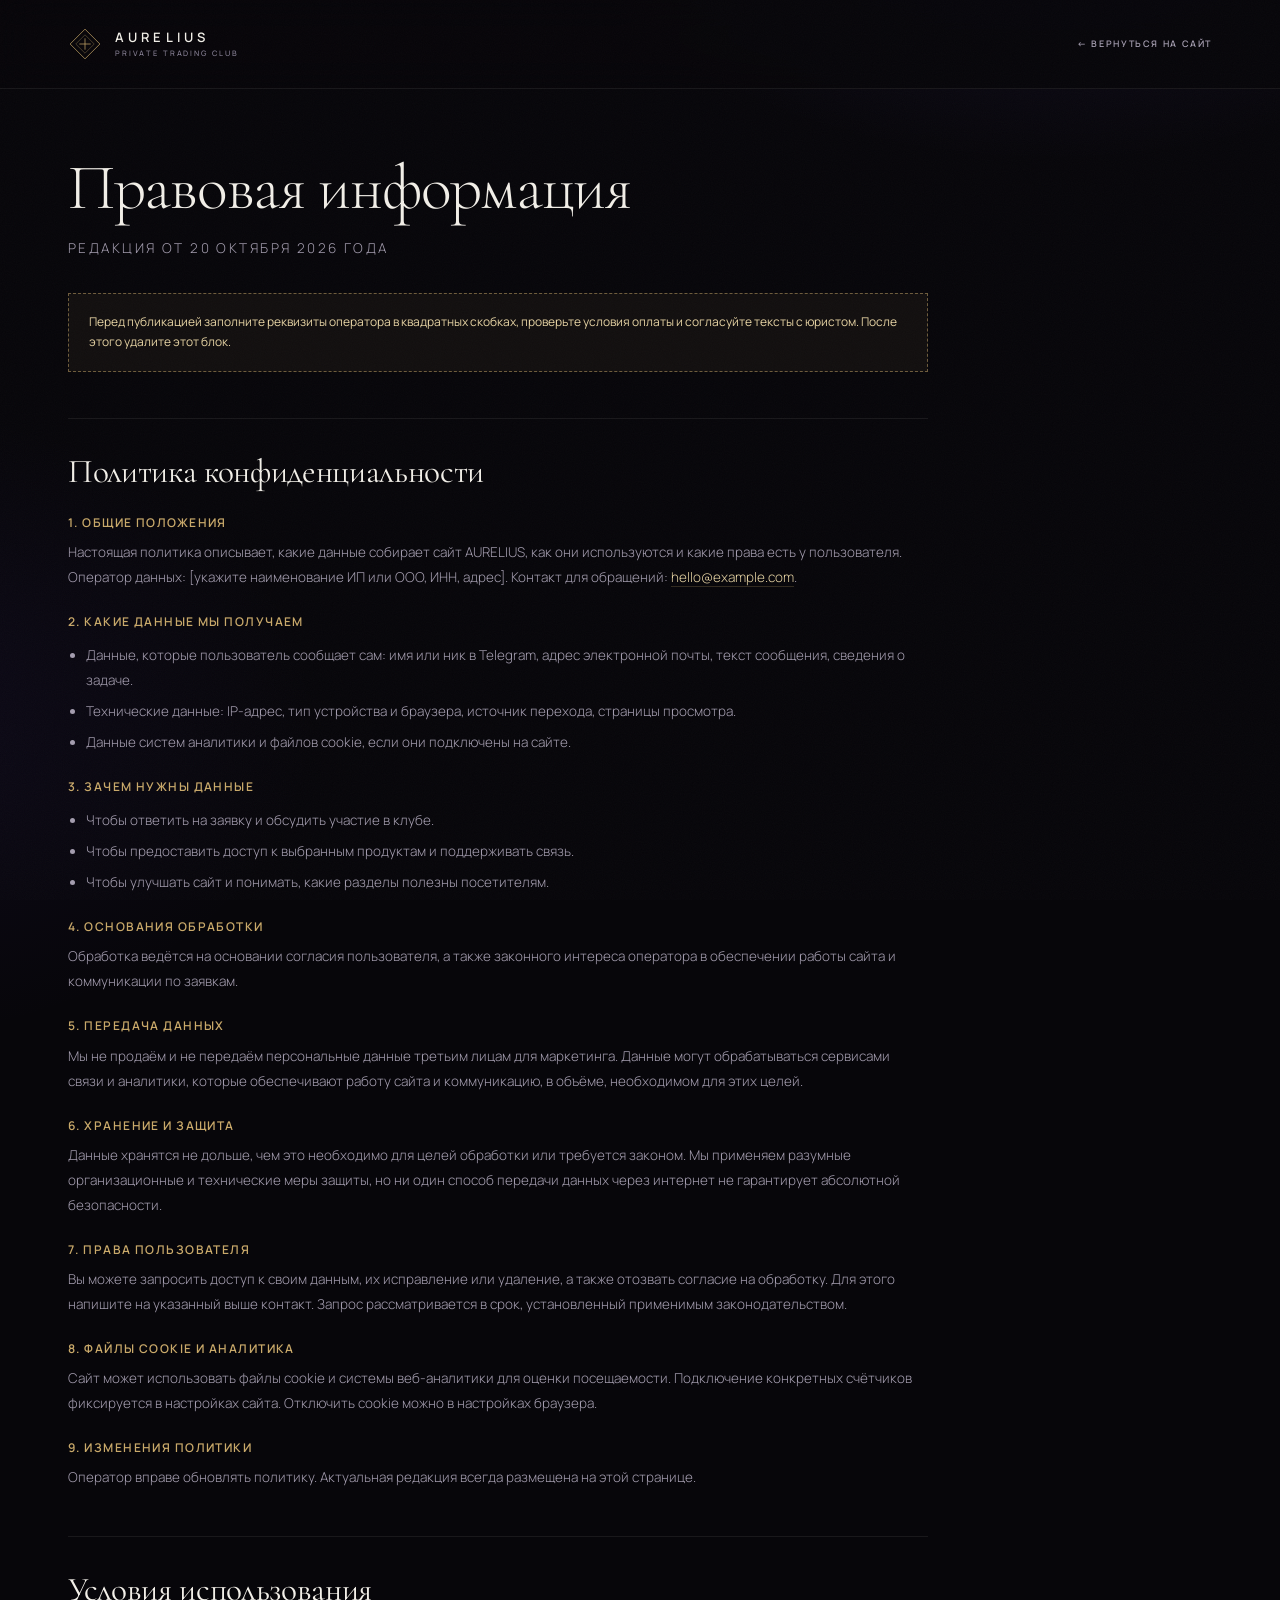
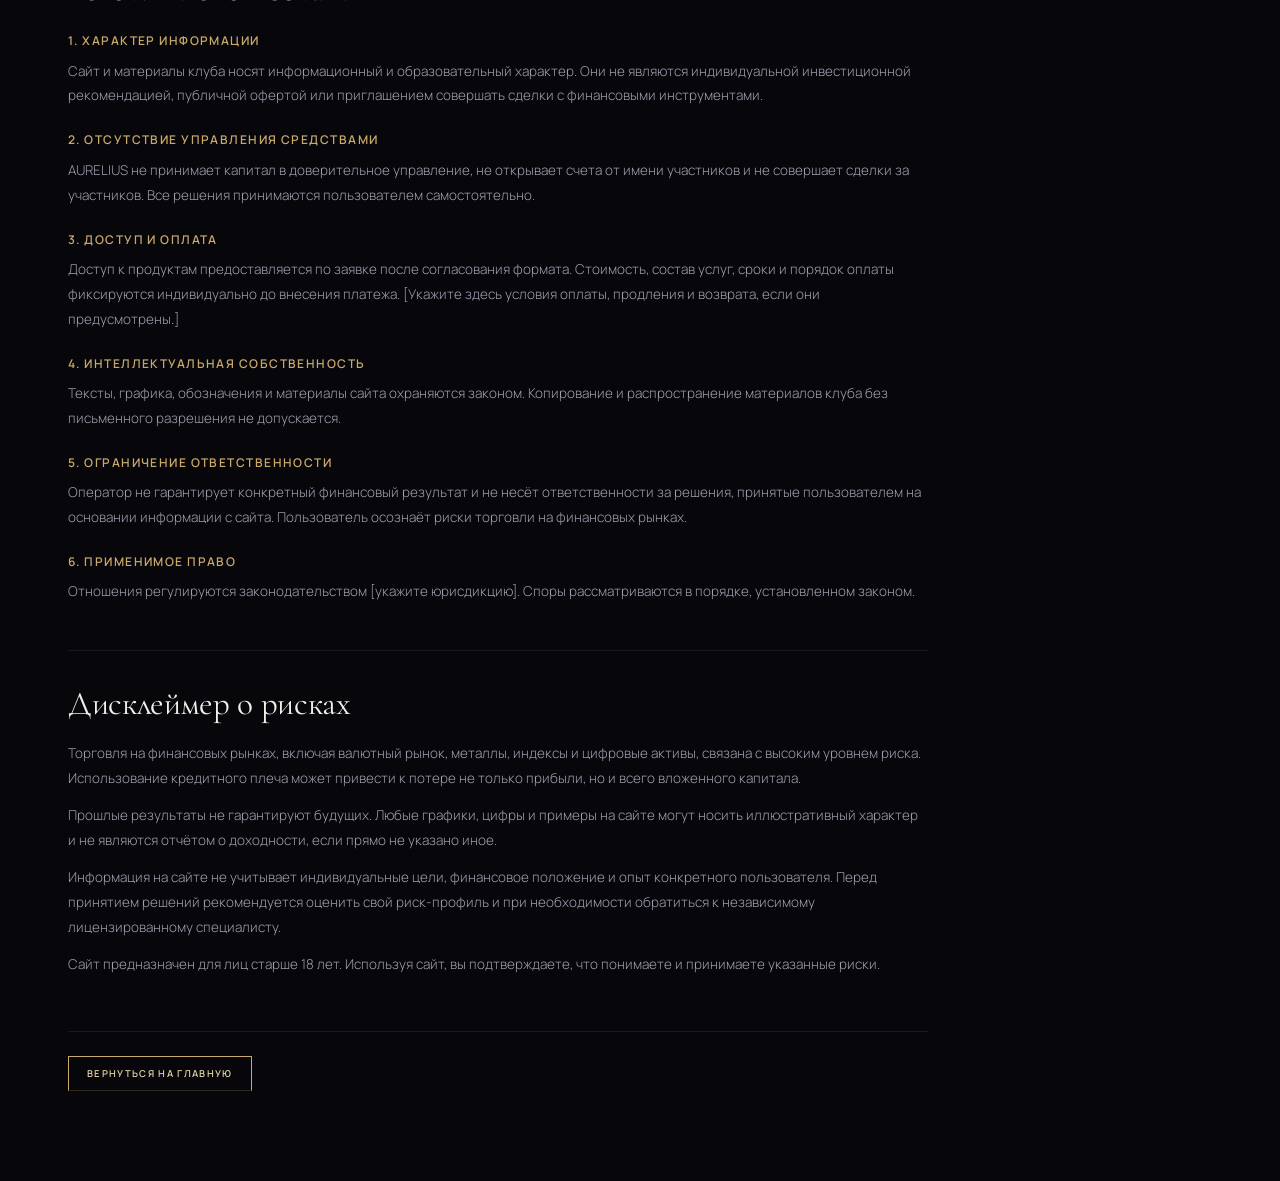
==== legal.html @ a2d9da68 "Initial AURELIUS landing page" ====
<!doctype html>
<html lang="ru">
<head>
  <meta charset="utf-8">
  <meta name="viewport" content="width=device-width, initial-scale=1">
  <title>Правовая информация — AURELIUS</title>
  <meta name="description" content="Политика конфиденциальности, условия использования и дисклеймер о рисках закрытого торгового клуба AURELIUS.">
  <meta name="robots" content="noindex, follow">
  <meta name="theme-color" content="#07060a">
  <link rel="icon" href="favicon.svg" type="image/svg+xml">
  <link rel="preconnect" href="https://fonts.googleapis.com">
  <link rel="preconnect" href="https://fonts.gstatic.com" crossorigin>
  <link href="https://fonts.googleapis.com/css2?family=Cormorant+Garamond:ital,wght@0,300;0,400;0,500;0,600;1,300;1,400;1,500&amp;family=Manrope:wght@300;400;500;600;700&amp;display=swap" rel="stylesheet">
  <link rel="stylesheet" href="css/styles.css">
</head>
<body>
  <div class="noise" aria-hidden="true"></div>

  <header class="legal-header">
    <div class="container header__inner">
      <a class="brand" href="index.html" aria-label="AURELIUS — на главную">
        <svg class="brand__mark" viewBox="0 0 48 48" fill="none" aria-hidden="true">
          <path d="M24 3 45 24 24 45 3 24 24 3Z" stroke="currentColor" stroke-width="1"/>
          <path d="M24 11 37 24 24 37 11 24 24 11Z" stroke="currentColor" stroke-width="1" opacity=".45"/>
          <path d="M24 16v16M16 24h16" stroke="currentColor" stroke-width="1"/>
        </svg>
        <span class="brand__text">
          <span class="brand__name">AURELIUS</span>
          <span class="brand__sub">Private Trading Club</span>
        </span>
      </a>
      <a class="legal-back" href="index.html">← Вернуться на сайт</a>
    </div>
  </header>

  <main class="legal-page">
    <div class="container">
      <article class="legal">
        <h1>Правовая информация</h1>
        <p class="legal__updated">Редакция от 20 октября 2026 года</p>

        <div class="legal__draft">
          Перед публикацией заполните реквизиты оператора в квадратных скобках, проверьте условия оплаты и согласуйте тексты с юристом. После этого удалите этот блок.
        </div>

        <section id="privacy">
          <h2>Политика конфиденциальности</h2>

          <h3>1. Общие положения</h3>
          <p>Настоящая политика описывает, какие данные собирает сайт AURELIUS, как они используются и какие права есть у пользователя. Оператор данных: [укажите наименование ИП или ООО, ИНН, адрес]. Контакт для обращений: <a href="mailto:hello@example.com" data-link="email">hello@example.com</a>.</p>

          <h3>2. Какие данные мы получаем</h3>
          <ul>
            <li>Данные, которые пользователь сообщает сам: имя или ник в Telegram, адрес электронной почты, текст сообщения, сведения о задаче.</li>
            <li>Технические данные: IP-адрес, тип устройства и браузера, источник перехода, страницы просмотра.</li>
            <li>Данные систем аналитики и файлов cookie, если они подключены на сайте.</li>
          </ul>

          <h3>3. Зачем нужны данные</h3>
          <ul>
            <li>Чтобы ответить на заявку и обсудить участие в клубе.</li>
            <li>Чтобы предоставить доступ к выбранным продуктам и поддерживать связь.</li>
            <li>Чтобы улучшать сайт и понимать, какие разделы полезны посетителям.</li>
          </ul>

          <h3>4. Основания обработки</h3>
          <p>Обработка ведётся на основании согласия пользователя, а также законного интереса оператора в обеспечении работы сайта и коммуникации по заявкам.</p>

          <h3>5. Передача данных</h3>
          <p>Мы не продаём и не передаём персональные данные третьим лицам для маркетинга. Данные могут обрабатываться сервисами связи и аналитики, которые обеспечивают работу сайта и коммуникацию, в объёме, необходимом для этих целей.</p>

          <h3>6. Хранение и защита</h3>
          <p>Данные хранятся не дольше, чем это необходимо для целей обработки или требуется законом. Мы применяем разумные организационные и технические меры защиты, но ни один способ передачи данных через интернет не гарантирует абсолютной безопасности.</p>

          <h3>7. Права пользователя</h3>
          <p>Вы можете запросить доступ к своим данным, их исправление или удаление, а также отозвать согласие на обработку. Для этого напишите на указанный выше контакт. Запрос рассматривается в срок, установленный применимым законодательством.</p>

          <h3>8. Файлы cookie и аналитика</h3>
          <p>Сайт может использовать файлы cookie и системы веб-аналитики для оценки посещаемости. Подключение конкретных счётчиков фиксируется в настройках сайта. Отключить cookie можно в настройках браузера.</p>

          <h3>9. Изменения политики</h3>
          <p>Оператор вправе обновлять политику. Актуальная редакция всегда размещена на этой странице.</p>
        </section>

        <section id="terms">
          <h2>Условия использования</h2>

          <h3>1. Характер информации</h3>
          <p>Сайт и материалы клуба носят информационный и образовательный характер. Они не являются индивидуальной инвестиционной рекомендацией, публичной офертой или приглашением совершать сделки с финансовыми инструментами.</p>

          <h3>2. Отсутствие управления средствами</h3>
          <p>AURELIUS не принимает капитал в доверительное управление, не открывает счета от имени участников и не совершает сделки за участников. Все решения принимаются пользователем самостоятельно.</p>

          <h3>3. Доступ и оплата</h3>
          <p>Доступ к продуктам предоставляется по заявке после согласования формата. Стоимость, состав услуг, сроки и порядок оплаты фиксируются индивидуально до внесения платежа. [Укажите здесь условия оплаты, продления и возврата, если они предусмотрены.]</p>

          <h3>4. Интеллектуальная собственность</h3>
          <p>Тексты, графика, обозначения и материалы сайта охраняются законом. Копирование и распространение материалов клуба без письменного разрешения не допускается.</p>

          <h3>5. Ограничение ответственности</h3>
          <p>Оператор не гарантирует конкретный финансовый результат и не несёт ответственности за решения, принятые пользователем на основании информации с сайта. Пользователь осознаёт риски торговли на финансовых рынках.</p>

          <h3>6. Применимое право</h3>
          <p>Отношения регулируются законодательством [укажите юрисдикцию]. Споры рассматриваются в порядке, установленном законом.</p>
        </section>

        <section id="risk">
          <h2>Дисклеймер о рисках</h2>
          <p>Торговля на финансовых рынках, включая валютный рынок, металлы, индексы и цифровые активы, связана с высоким уровнем риска. Использование кредитного плеча может привести к потере не только прибыли, но и всего вложенного капитала.</p>
          <p>Прошлые результаты не гарантируют будущих. Любые графики, цифры и примеры на сайте могут носить иллюстративный характер и не являются отчётом о доходности, если прямо не указано иное.</p>
          <p>Информация на сайте не учитывает индивидуальные цели, финансовое положение и опыт конкретного пользователя. Перед принятием решений рекомендуется оценить свой риск-профиль и при необходимости обратиться к независимому лицензированному специалисту.</p>
          <p>Сайт предназначен для лиц старше 18 лет. Используя сайт, вы подтверждаете, что понимаете и принимаете указанные риски.</p>
        </section>

        <div class="legal__footer">
          <a class="btn btn--ghost btn--small" href="index.html">Вернуться на главную</a>
        </div>
      </article>
    </div>
  </main>

  <script src="js/script.js"></script>
</body>
</html>
---- css/styles.css ----
/* ============================================================
   AURELIUS — Private Trading Club
   Оформление сайта. Цвета и шрифты собраны в блоке :root ниже.
   ============================================================ */

:root {
  --bg: #07060a;
  --bg-elev: #0c0a11;
  --bg-soft: #120e1a;
  --text: #f2efe8;
  --muted: #a49daf;
  --muted-2: #8a8297;
  --gold: #c9a96a;
  --gold-2: #e6d3a3;
  --gold-3: #8a6b34;
  --violet: #7a5af8;
  --violet-2: #4b2fa8;
  --line: rgba(201, 169, 106, 0.22);
  --line-soft: rgba(255, 255, 255, 0.07);
  --serif: "Cormorant Garamond", Georgia, "Times New Roman", serif;
  --sans: "Manrope", "Segoe UI", Arial, sans-serif;
  --container: 1240px;
  --header-h: 88px;
}

*,
*::before,
*::after {
  box-sizing: border-box;
}

html {
  scroll-behavior: smooth;
}

body {
  margin: 0;
  background:
    radial-gradient(900px 620px at 82% -8%, rgba(122, 90, 248, 0.14), transparent 62%),
    radial-gradient(760px 520px at -12% 26%, rgba(75, 47, 168, 0.10), transparent 62%),
    var(--bg);
  color: var(--text);
  font-family: var(--sans);
  font-size: 16px;
  font-weight: 400;
  line-height: 1.6;
  -webkit-font-smoothing: antialiased;
  overflow-x: hidden;
}

body.is-locked {
  overflow: hidden;
}

::selection {
  background: var(--gold);
  color: #07060a;
}

img,
svg {
  display: block;
  max-width: 100%;
}

a {
  color: inherit;
}

button {
  font: inherit;
}

h1,
h2,
h3,
p,
ul,
ol,
blockquote,
figure {
  margin: 0;
}

ul,
ol {
  padding: 0;
  list-style: none;
}

:focus-visible {
  outline: 1px solid var(--gold);
  outline-offset: 4px;
}

section[id] {
  scroll-margin-top: 104px;
}

.container {
  width: 100%;
  max-width: var(--container);
  margin: 0 auto;
  padding: 0 clamp(20px, 4vw, 48px);
}

.skip-link {
  position: fixed;
  top: -100px;
  left: 20px;
  z-index: 10000;
  padding: 12px 18px;
  background: var(--gold);
  color: #07060a;
  font-size: 12px;
  font-weight: 600;
  text-transform: uppercase;
  letter-spacing: 0.12em;
  text-decoration: none;
  transition: top 0.25s ease;
}

.skip-link:focus {
  top: 16px;
}

.noise {
  position: fixed;
  inset: 0;
  z-index: 9990;
  pointer-events: none;
  opacity: 0.028;
  background-image: url("data:image/svg+xml,%3Csvg xmlns='http://www.w3.org/2000/svg' width='180' height='180'%3E%3Cfilter id='n'%3E%3CfeTurbulence type='fractalNoise' baseFrequency='.9' numOctaves='3' stitchTiles='stitch'/%3E%3C/filter%3E%3Crect width='100%25' height='100%25' filter='url(%23n)'/%3E%3C/svg%3E");
}

/* ---------- Типографика и служебные элементы ---------- */

.eyebrow {
  display: flex;
  align-items: center;
  gap: 12px;
  margin: 0;
  color: var(--gold);
  font-size: 9.5px;
  font-weight: 600;
  letter-spacing: 0.3em;
  line-height: 1.4;
  text-transform: uppercase;
}

.eyebrow::before {
  content: "";
  width: 34px;
  height: 1px;
  flex: none;
  background: linear-gradient(90deg, var(--gold), rgba(201, 169, 106, 0.15));
}

.section {
  position: relative;
  padding: clamp(84px, 9vw, 132px) 0;
}

.section--divided {
  border-top: 1px solid var(--line-soft);
}

.section-head {
  display: grid;
  grid-template-columns: 160px minmax(0, 1fr) minmax(0, 360px);
  gap: 40px;
  align-items: start;
  margin-bottom: clamp(44px, 5.5vw, 72px);
}

.section-num {
  display: flex;
  align-items: center;
  gap: 14px;
  padding-top: 13px;
}

.section-num span {
  color: var(--gold);
  font-family: var(--serif);
  font-size: 17px;
  font-style: italic;
  line-height: 1;
}

.section-num i {
  display: block;
  width: 58px;
  height: 1px;
  background: linear-gradient(90deg, rgba(201, 169, 106, 0.65), transparent);
}

.section-head__main .eyebrow {
  margin-bottom: 16px;
}

.section-title {
  font-family: var(--serif);
  font-size: clamp(2.2rem, 3.6vw, 3.5rem);
  font-weight: 300;
  letter-spacing: -0.02em;
  line-height: 1.02;
}

.section-title em {
  color: var(--gold-2);
  font-style: italic;
  font-weight: 300;
}

.section-head__lead {
  align-self: end;
  padding-bottom: 7px;
  color: var(--muted);
  font-size: 14px;
  line-height: 1.75;
  max-width: 360px;
}

/* ---------- Кнопки ---------- */

.btn {
  position: relative;
  display: inline-flex;
  align-items: center;
  justify-content: center;
  gap: 12px;
  padding: 16px 28px;
  border: 1px solid var(--gold);
  background: transparent;
  color: var(--gold-2);
  font-family: var(--sans);
  font-size: 10.5px;
  font-weight: 600;
  letter-spacing: 0.18em;
  line-height: 1.2;
  text-align: center;
  text-decoration: none;
  text-transform: uppercase;
  cursor: pointer;
  transition: color 0.35s ease, background 0.35s ease, border-color 0.35s ease, box-shadow 0.35s ease;
}

.btn > span {
  transition: transform 0.35s ease;
}

.btn:hover > span {
  transform: translateX(4px);
}

.btn--primary {
  background: var(--gold);
  border-color: var(--gold);
  color: #07060a;
}

.btn--primary:hover {
  background: var(--gold-2);
  border-color: var(--gold-2);
  box-shadow: 0 0 44px rgba(201, 169, 106, 0.24);
}

.btn--ghost:hover {
  background: rgba(201, 169, 106, 0.08);
  border-color: var(--gold-2);
  color: var(--gold-2);
}

.btn--small {
  padding: 11px 18px;
  font-size: 9.5px;
  letter-spacing: 0.14em;
}

.btn--large {
  padding: 19px 38px;
  font-size: 11.5px;
}

/* ---------- Шапка ---------- */

.header {
  position: fixed;
  top: 0;
  left: 0;
  right: 0;
  z-index: 100;
  border-bottom: 1px solid transparent;
  transition: background 0.4s ease, border-color 0.4s ease, backdrop-filter 0.4s ease;
}

.header.is-scrolled {
  background: rgba(7, 6, 10, 0.84);
  border-bottom-color: var(--line-soft);
  -webkit-backdrop-filter: blur(18px);
  backdrop-filter: blur(18px);
}

.header__inner {
  display: flex;
  align-items: center;
  height: var(--header-h);
  gap: 32px;
}

.brand {
  display: inline-flex;
  align-items: center;
  gap: 13px;
  color: var(--text);
  text-decoration: none;
}

.brand__mark {
  width: 34px;
  height: 34px;
  flex: none;
  color: var(--gold);
}

.brand__text {
  display: block;
}

.brand__name {
  display: block;
  font-size: 13px;
  font-weight: 600;
  letter-spacing: 0.32em;
  line-height: 1.1;
}

.brand__sub {
  display: block;
  margin-top: 4px;
  color: var(--muted-2);
  font-size: 7.5px;
  font-weight: 500;
  letter-spacing: 0.26em;
  line-height: 1.2;
  text-transform: uppercase;
}

.nav {
  display: flex;
  align-items: center;
  gap: 30px;
  margin-left: auto;
}

.nav a {
  position: relative;
  padding: 6px 0;
  color: var(--muted);
  font-size: 9.5px;
  font-weight: 600;
  letter-spacing: 0.18em;
  text-decoration: none;
  text-transform: uppercase;
  transition: color 0.3s ease;
}

.nav a::after {
  content: "";
  position: absolute;
  left: 50%;
  bottom: -2px;
  width: 3px;
  height: 3px;
  background: var(--gold);
  opacity: 0;
  transform: translateX(-50%) rotate(45deg);
  transition: opacity 0.3s ease;
}

.nav a:hover,
.nav a.is-active {
  color: var(--gold-2);
}

.nav a.is-active::after {
  opacity: 1;
}

.header__cta {
  flex: none;
}

.burger {
  display: none;
  position: relative;
  width: 42px;
  height: 42px;
  padding: 0;
  border: 0;
  background: none;
  cursor: pointer;
}

.burger span {
  position: absolute;
  left: 9px;
  width: 24px;
  height: 1px;
  background: var(--gold-2);
  transition: transform 0.35s ease, top 0.35s ease;
}

.burger span:first-child {
  top: 17px;
}

.burger span:last-child {
  top: 24px;
}

.burger.is-open span:first-child {
  top: 21px;
  transform: rotate(45deg);
}

.burger.is-open span:last-child {
  top: 21px;
  transform: rotate(-45deg);
}

/* ---------- Мобильное меню ---------- */

.mobile-menu {
  position: fixed;
  inset: 0;
  z-index: 90;
  display: flex;
  align-items: center;
  padding: calc(var(--header-h) + 24px) 24px 40px;
  background: rgba(7, 6, 10, 0.98);
  opacity: 0;
  visibility: hidden;
  transition: opacity 0.4s ease, visibility 0.4s ease;
}

.mobile-menu.is-open {
  opacity: 1;
  visibility: visible;
}

.mobile-menu__inner {
  width: 100%;
  max-width: 520px;
  margin: 0 auto;
}

.mobile-menu__nav {
  display: flex;
  flex-direction: column;
  margin-bottom: 36px;
}

.mobile-menu__nav a {
  padding: 13px 0;
  border-bottom: 1px solid var(--line-soft);
  color: var(--text);
  font-family: var(--serif);
  font-size: clamp(1.6rem, 5vw, 2.2rem);
  font-weight: 300;
  letter-spacing: -0.01em;
  text-decoration: none;
  transition: color 0.3s ease, padding-left 0.3s ease;
}

.mobile-menu__nav a:hover {
  padding-left: 8px;
  color: var(--gold-2);
}

.mobile-menu .btn {
  width: 100%;
}

.mobile-menu__note {
  margin-top: 18px;
  color: var(--muted-2);
  font-size: 10px;
  letter-spacing: 0.16em;
  text-align: center;
  text-transform: uppercase;
}

/* ---------- Главный экран ---------- */

.hero {
  position: relative;
  padding-top: var(--header-h);
  overflow: hidden;
}

.hero__grid,
.hero__glow,
.hero__halo {
  position: absolute;
  pointer-events: none;
}

.hero__grid {
  inset: 0;
  background-image:
    linear-gradient(rgba(255, 255, 255, 0.032) 1px, transparent 1px),
    linear-gradient(90deg, rgba(255, 255, 255, 0.032) 1px, transparent 1px);
  background-size: 82px 82px;
  -webkit-mask-image: radial-gradient(circle at 52% 42%, #000 0%, transparent 72%);
  mask-image: radial-gradient(circle at 52% 42%, #000 0%, transparent 72%);
}

.hero__glow {
  inset: -20%;
  background: radial-gradient(680px circle at var(--mx, 72%) var(--my, 26%), rgba(122, 90, 248, 0.15), transparent 62%);
  transition: background 0.25s ease-out;
}

.hero__halo {
  top: -24vw;
  right: -18vw;
  width: 58vw;
  height: 58vw;
  background: radial-gradient(circle, rgba(122, 90, 248, 0.12), transparent 64%);
  filter: blur(18px);
  animation: haloFloat 16s ease-in-out infinite;
}

.hero__inner {
  position: relative;
  z-index: 1;
  display: grid;
  grid-template-columns: minmax(0, 1.06fr) minmax(0, 0.94fr);
  grid-template-rows: minmax(0, 1fr) auto;
  column-gap: clamp(36px, 5vw, 72px);
  row-gap: 0;
  align-items: center;
  min-height: calc(100svh - var(--header-h));
  padding: clamp(48px, 7vh, 92px) 0 clamp(56px, 8vh, 96px);
}

.hero__copy {
  max-width: 700px;
}

.hero h1 {
  margin: 22px 0 26px;
  font-family: var(--serif);
  font-size: clamp(3.8rem, 7.6vw, 7rem);
  font-weight: 300;
  letter-spacing: -0.028em;
  line-height: 0.93;
}

.hero h1 em {
  color: var(--gold-2);
  font-style: italic;
  font-weight: 300;
}

.hero__lead {
  max-width: 545px;
  color: #b8b1c3;
  font-size: clamp(15px, 1.25vw, 17px);
  font-weight: 300;
  line-height: 1.78;
}

.hero__actions {
  display: flex;
  flex-wrap: wrap;
  gap: 14px;
  margin-top: 34px;
}

.hero__micro {
  margin-top: 18px;
  color: var(--muted-2);
  font-size: 9.5px;
  font-weight: 500;
  letter-spacing: 0.16em;
  text-transform: uppercase;
}

.hero-facts {
  grid-column: 1 / -1;
  display: grid;
  grid-template-columns: repeat(3, auto);
  justify-content: center;
  justify-self: stretch;
  width: 100%;
  margin-top: clamp(26px, 4vh, 40px);
  padding-top: 22px;
  border-top: 1px solid var(--line-soft);
  text-align: center;
}

.hero-facts li {
  padding: 0 24px;
  border-left: 1px solid var(--line-soft);
  color: var(--muted);
  font-size: 9.5px;
  font-weight: 500;
  letter-spacing: 0.14em;
  line-height: 1.8;
  text-transform: uppercase;
}

.hero-facts li:first-child {
  padding-left: 0;
  border-left: 0;
}

.hero-facts span {
  display: block;
  margin-bottom: 3px;
  color: var(--gold);
  font-family: var(--serif);
  font-size: 13px;
  font-style: italic;
  letter-spacing: 0.04em;
}

.hero__visual {
  position: relative;
  width: 100%;
  max-width: 590px;
  justify-self: end;
}

.desk-card {
  position: relative;
  padding: 22px 22px 18px;
  border: 1px solid rgba(201, 169, 106, 0.26);
  background: linear-gradient(158deg, rgba(27, 21, 40, 0.92), rgba(9, 7, 14, 0.97));
  box-shadow:
    0 44px 120px rgba(0, 0, 0, 0.58),
    inset 0 1px 0 rgba(255, 255, 255, 0.05);
}

.desk-card::before,
.desk-card::after {
  content: "";
  position: absolute;
  width: 16px;
  height: 16px;
  border: 1px solid var(--gold);
  opacity: 0.55;
}

.desk-card::before {
  top: -1px;
  left: -1px;
  border-right: 0;
  border-bottom: 0;
}

.desk-card::after {
  right: -1px;
  bottom: -1px;
  border-top: 0;
  border-left: 0;
}

.desk-card__top {
  display: flex;
  align-items: center;
  justify-content: space-between;
  gap: 16px;
  padding-bottom: 16px;
  border-bottom: 1px solid var(--line-soft);
  color: var(--muted);
  font-size: 8.5px;
  font-weight: 600;
  letter-spacing: 0.24em;
  text-transform: uppercase;
}

.desk-card__status {
  display: inline-flex;
  align-items: center;
  gap: 8px;
  color: var(--gold);
}

.desk-card__status i {
  width: 4px;
  height: 4px;
  border-radius: 50%;
  background: var(--gold);
  box-shadow: 0 0 10px var(--gold);
  animation: dotPulse 3s ease-in-out infinite;
}

.desk-card__chart {
  margin: 18px 0 14px;
}

.chart-svg {
  width: 100%;
  height: auto;
}

.chart-line {
  stroke-dasharray: 1600;
  stroke-dashoffset: 1600;
  transition: stroke-dashoffset 2.7s cubic-bezier(0.4, 0, 0.2, 1);
}

.chart-area {
  opacity: 0;
  transition: opacity 1.3s ease 0.5s;
}

.chart-points {
  opacity: 0;
  transition: opacity 0.9s ease 1.5s;
}

.is-drawn .chart-line {
  stroke-dashoffset: 0;
}

.is-drawn .chart-area,
.is-drawn .chart-points {
  opacity: 1;
}

/* Живая рыночная панель: свечи, объёмы, линия тренда */

.chart-grid line {
  stroke-width: 1;
}

.trend-area {
  opacity: 0;
  transition: opacity 1.2s ease 0.5s;
}

.is-drawn .trend-area {
  opacity: 1;
}

.candle {
  opacity: 0;
  transform-box: fill-box;
  transform-origin: center;
}

.is-drawn .candle {
  animation: candleGrow 0.8s cubic-bezier(0.2, 0.7, 0.2, 1) forwards;
  animation-delay: calc(var(--i) * 20ms);
}

.candle line {
  stroke-width: 1;
  opacity: 0.32;
}

.candle rect {
  opacity: 0.55;
}

.candle--up line {
  stroke: #c9a96a;
}

.candle--up rect {
  fill: #c9a96a;
}

.candle--down line {
  stroke: #7a5af8;
}

.candle--down rect {
  fill: #5b46b8;
}

.vol {
  opacity: 0;
  transform-box: fill-box;
  transform-origin: bottom;
}

.is-drawn .vol {
  animation: volGrow 0.7s cubic-bezier(0.2, 0.7, 0.2, 1) forwards;
  animation-delay: calc(var(--i) * 16ms);
}

.vol--up {
  fill: #c9a96a;
  fill-opacity: 0.18;
}

.vol--down {
  fill: #7a5af8;
  fill-opacity: 0.22;
}

.trend-line {
  stroke-width: 2.4;
  stroke-dasharray: 1;
  stroke-dashoffset: 1;
  filter: drop-shadow(0 0 8px rgba(230, 211, 163, 0.55));
}

.is-drawn .trend-line {
  animation: drawTrend 2.5s cubic-bezier(0.4, 0, 0.2, 1) 0.3s forwards;
}

.chart-live {
  opacity: 0;
  transition: opacity 0.5s ease 1.7s;
}

.is-drawn .chart-live {
  opacity: 1;
}

.chart-live__ring {
  fill: none;
  stroke: #c9a96a;
  stroke-width: 1;
  opacity: 0.6;
  transform-box: fill-box;
  transform-origin: center;
  animation: livePulse 3.2s ease-out infinite;
}

.chart-live__dot {
  fill: #e6d3a3;
}

.scan-line {
  stroke: #c9a96a;
  stroke-width: 1;
  opacity: 0;
  transform-box: view-box;
}

.is-drawn .scan-line {
  animation: scan 11s linear infinite;
}

.chart-note {
  fill: var(--muted-2);
  font-family: var(--sans);
  font-size: 7px;
  letter-spacing: 0.18em;
}

/* Мини-карточки с графиками вокруг основной панели */

.float-card {
  position: absolute;
  z-index: 2;
  width: 172px;
  padding: 12px 14px 10px;
  border: 1px solid rgba(201, 169, 106, 0.24);
  background: rgba(12, 10, 17, 0.88);
  box-shadow:
    0 24px 60px rgba(0, 0, 0, 0.55),
    inset 0 1px 0 rgba(255, 255, 255, 0.04);
  -webkit-backdrop-filter: blur(12px);
  backdrop-filter: blur(12px);
  opacity: 0;
  transition: opacity 0.9s ease 0.55s;
  pointer-events: none;
}

.float-card--metals {
  top: -132px;
  left: 24px;
}

.float-card--indices {
  right: 24px;
  bottom: -136px;
  width: 190px;
}

.hero__visual.is-visible .float-card {
  opacity: 1;
}

.hero__visual.is-visible .float-card--metals {
  animation: floatCard 8s ease-in-out infinite;
}

.hero__visual.is-visible .float-card--indices {
  animation: floatCard 9s ease-in-out -4s infinite;
}

.float-card__head {
  display: flex;
  align-items: baseline;
  justify-content: space-between;
  gap: 12px;
}

.float-card__head > span:first-child {
  font-family: var(--serif);
  font-size: 15px;
  letter-spacing: 0.02em;
  line-height: 1;
}

.float-card__tag {
  color: var(--gold);
  font-size: 6.5px;
  font-weight: 600;
  letter-spacing: 0.2em;
  text-transform: uppercase;
}

.spark {
  width: 100%;
  height: auto;
  margin: 8px 0 7px;
}

.spark-line {
  stroke-dasharray: 1;
  stroke-dashoffset: 1;
  filter: drop-shadow(0 0 5px rgba(201, 169, 106, 0.35));
}

.float-card--indices .spark-line {
  filter: drop-shadow(0 0 5px rgba(122, 90, 248, 0.45));
}

.hero__visual.is-visible .spark-line {
  animation: drawSpark 2.1s cubic-bezier(0.4, 0, 0.2, 1) 0.95s forwards;
}

.spark-dot {
  animation: dotPulse 3s ease-in-out infinite;
}

.float-card__foot {
  display: flex;
  align-items: center;
  justify-content: space-between;
  gap: 12px;
  padding-top: 7px;
  border-top: 1px solid var(--line-soft);
  color: var(--muted-2);
  font-size: 6.5px;
  font-weight: 600;
  letter-spacing: 0.18em;
  text-transform: uppercase;
}

.desk-card__bottom {
  display: grid;
  grid-template-columns: repeat(3, 1fr);
  gap: 12px;
  padding-top: 15px;
  border-top: 1px solid var(--line-soft);
}

.desk-card__bottom .k {
  display: block;
  color: var(--muted-2);
  font-size: 7.5px;
  font-weight: 600;
  letter-spacing: 0.2em;
  line-height: 1.4;
  text-transform: uppercase;
}

.desk-card__bottom .v {
  display: block;
  margin-top: 5px;
  color: var(--text);
  font-size: 10.5px;
  font-weight: 500;
  letter-spacing: 0.05em;
}

/* ---------- Бегущая строка ---------- */

.ticker {
  overflow: hidden;
  padding: 17px 0;
  border-top: 1px solid var(--line-soft);
  border-bottom: 1px solid var(--line-soft);
  background: rgba(255, 255, 255, 0.012);
}

.ticker__track {
  display: flex;
  width: max-content;
  animation: marquee 48s linear infinite;
}

.ticker:hover .ticker__track {
  animation-play-state: paused;
}

.ticker__group {
  display: flex;
  align-items: center;
  gap: 38px;
  padding-right: 38px;
}

.ticker__item {
  color: #8e8799;
  font-size: 9px;
  font-weight: 600;
  letter-spacing: 0.3em;
  white-space: nowrap;
}

.ticker__dot {
  width: 4px;
  height: 4px;
  flex: none;
  background: var(--gold);
  opacity: 0.55;
  transform: rotate(45deg);
}

/* ---------- О клубе ---------- */

.about-grid {
  display: grid;
  grid-template-columns: minmax(0, 1.08fr) minmax(0, 0.92fr);
  gap: clamp(32px, 5vw, 72px);
  align-items: stretch;
}

.about-copy p {
  max-width: 58ch;
  color: var(--muted);
  font-size: 15px;
  font-weight: 300;
  line-height: 1.85;
}

.about-copy p + p {
  margin-top: 20px;
}

.about-copy p:first-child::first-letter {
  float: left;
  margin: 6px 10px 0 0;
  color: var(--gold-2);
  font-family: var(--serif);
  font-size: 58px;
  line-height: 0.72;
}

.mini-list {
  margin-top: 36px;
  border-top: 1px solid var(--line-soft);
}

.mini-list li {
  display: flex;
  align-items: baseline;
  gap: 16px;
  padding: 14px 0;
  border-bottom: 1px solid var(--line-soft);
  color: var(--text);
  font-size: 13px;
  font-weight: 400;
  letter-spacing: 0.02em;
}

.mini-list span {
  min-width: 22px;
  color: var(--gold);
  font-family: var(--serif);
  font-size: 12px;
  font-style: italic;
}

.club-quote {
  position: relative;
  display: flex;
  flex-direction: column;
  justify-content: center;
  padding: clamp(34px, 3.4vw, 46px);
  border: 1px solid var(--line);
  background:
    linear-gradient(155deg, rgba(122, 90, 248, 0.13), rgba(201, 169, 106, 0.035) 58%, transparent),
    var(--bg-elev);
}

.club-quote::before,
.club-quote::after {
  content: "";
  position: absolute;
  width: 14px;
  height: 14px;
  border: 1px solid var(--gold);
  opacity: 0.5;
}

.club-quote::before {
  top: -1px;
  left: -1px;
  border-right: 0;
  border-bottom: 0;
}

.club-quote::after {
  right: -1px;
  bottom: -1px;
  border-top: 0;
  border-left: 0;
}

.club-quote__mark {
  display: block;
  height: 34px;
  color: var(--gold);
  font-family: var(--serif);
  font-size: 74px;
  line-height: 0.55;
  opacity: 0.55;
}

.club-quote p {
  margin: 8px 0 28px;
  font-family: var(--serif);
  font-size: clamp(1.55rem, 2.4vw, 2.05rem);
  font-style: italic;
  font-weight: 300;
  letter-spacing: -0.01em;
  line-height: 1.38;
}

.club-quote footer {
  color: var(--gold);
  font-size: 9px;
  font-weight: 600;
  letter-spacing: 0.26em;
  text-transform: uppercase;
}

/* ---------- Преимущества ---------- */

.principles-grid {
  display: grid;
  grid-template-columns: repeat(3, minmax(0, 1fr));
  gap: 1px;
  border: 1px solid var(--line-soft);
  background: var(--line-soft);
}

.principle {
  position: relative;
  min-height: 252px;
  padding: 34px 30px 36px;
  background: var(--bg);
  transition: background 0.45s ease;
}

.principle:hover {
  background:
    linear-gradient(158deg, rgba(122, 90, 248, 0.11), rgba(7, 6, 10, 0.92) 62%),
    var(--bg);
}

.principle__num {
  position: absolute;
  top: 30px;
  right: 28px;
  color: var(--muted-2);
  font-family: var(--serif);
  font-size: 12px;
  font-style: italic;
}

.principle__icon {
  width: 28px;
  height: 28px;
  margin-bottom: 28px;
  color: var(--gold);
  stroke: currentColor;
  stroke-width: 1.1;
  stroke-linecap: round;
  stroke-linejoin: round;
}

.principle h3 {
  margin-bottom: 12px;
  font-family: var(--serif);
  font-size: 1.55rem;
  font-weight: 400;
  letter-spacing: -0.01em;
  line-height: 1.15;
}

.principle p {
  color: var(--muted);
  font-size: 13px;
  font-weight: 300;
  line-height: 1.75;
}

/* ---------- Продукты ---------- */

.products-grid {
  display: grid;
  grid-template-columns: repeat(2, minmax(0, 1fr));
  gap: 1px;
  border: 1px solid var(--line-soft);
  background: var(--line-soft);
}

.product {
  display: flex;
  flex-direction: column;
  padding: clamp(28px, 3vw, 40px);
  background: var(--bg);
  transition: background 0.45s ease;
}

.product:hover {
  background: rgba(255, 255, 255, 0.018);
}

.product--featured {
  background:
    radial-gradient(520px circle at 120% -20%, rgba(122, 90, 248, 0.20), transparent 60%),
    linear-gradient(158deg, rgba(201, 169, 106, 0.055), transparent 52%),
    var(--bg-elev);
}

.product--featured:hover {
  background:
    radial-gradient(520px circle at 120% -20%, rgba(122, 90, 248, 0.25), transparent 60%),
    linear-gradient(158deg, rgba(201, 169, 106, 0.07), transparent 52%),
    var(--bg-elev);
}

.product__head {
  display: flex;
  align-items: center;
  justify-content: space-between;
  gap: 16px;
  margin-bottom: clamp(28px, 3.5vw, 44px);
}

.product__num {
  color: var(--gold);
  font-family: var(--serif);
  font-size: 13px;
  font-style: italic;
}

.product__tag {
  padding: 5px 9px;
  border: 1px solid var(--line-soft);
  color: var(--muted);
  font-size: 8px;
  font-weight: 600;
  letter-spacing: 0.2em;
  text-transform: uppercase;
}

.product--featured .product__tag {
  border-color: var(--line);
  color: var(--gold-2);
}

.product__name {
  font-family: var(--serif);
  font-size: clamp(1.75rem, 2.4vw, 2.15rem);
  font-weight: 300;
  letter-spacing: -0.015em;
  line-height: 1;
  text-transform: uppercase;
}

.product__subtitle {
  margin-top: 10px;
  color: var(--gold);
  font-size: 9px;
  font-weight: 600;
  letter-spacing: 0.2em;
  text-transform: uppercase;
}

.product__text {
  margin-top: 18px;
  color: var(--muted);
  font-size: 13.5px;
  font-weight: 300;
  line-height: 1.8;
}

.product__list {
  margin-top: 24px;
}

.product__list li {
  position: relative;
  padding: 9px 0 9px 20px;
  border-top: 1px solid var(--line-soft);
  color: #c5bfd0;
  font-size: 12.5px;
  line-height: 1.6;
}

.product__list li::before {
  content: "";
  position: absolute;
  top: 16px;
  left: 2px;
  width: 7px;
  height: 1px;
  background: var(--gold);
  opacity: 0.7;
}

.product__foot {
  display: flex;
  align-items: center;
  justify-content: space-between;
  gap: 20px;
  margin-top: auto;
  padding-top: 24px;
}

.product__foot > span {
  color: var(--muted-2);
  font-size: 9px;
  letter-spacing: 0.16em;
  text-transform: uppercase;
}

.product__link {
  display: inline-flex;
  align-items: center;
  gap: 8px;
  color: var(--gold-2);
  font-size: 9px;
  font-weight: 600;
  letter-spacing: 0.16em;
  text-decoration: none;
  text-transform: uppercase;
  transition: gap 0.3s ease, color 0.3s ease;
}

.product__link:hover {
  gap: 13px;
  color: #f0dfb8;
}

/* ---------- Результаты ---------- */

.metrics {
  display: grid;
  grid-template-columns: repeat(4, minmax(0, 1fr));
  margin-bottom: clamp(40px, 5vw, 60px);
  border-top: 1px solid var(--line);
  border-bottom: 1px solid var(--line);
}

.metric {
  padding: 28px 26px 30px;
  border-left: 1px solid var(--line-soft);
}

.metric:first-child {
  padding-left: 0;
  border-left: 0;
}

.metric__num {
  display: flex;
  align-items: baseline;
  gap: 0;
  color: var(--gold-2);
  font-family: var(--serif);
  font-size: clamp(2.7rem, 4vw, 3.7rem);
  font-weight: 300;
  letter-spacing: -0.03em;
  line-height: 0.9;
  font-variant-numeric: lining-nums tabular-nums;
  font-feature-settings: "lnum" 1, "tnum" 1;
}

.metric__num > span:last-child:not([data-count]) {
  margin-left: 0.03em;
  font-size: 0.42em;
}

.metric__label {
  margin-top: 14px;
  color: var(--muted);
  font-size: 9px;
  font-weight: 600;
  letter-spacing: 0.18em;
  line-height: 1.6;
  text-transform: uppercase;
}

.record-grid {
  display: grid;
  grid-template-columns: minmax(0, 1.16fr) minmax(0, 0.84fr);
  gap: 20px;
}

.panel {
  position: relative;
  padding: 26px;
  border: 1px solid var(--line-soft);
  background: linear-gradient(158deg, rgba(255, 255, 255, 0.032), rgba(255, 255, 255, 0.006));
}

.panel__head {
  display: flex;
  align-items: center;
  justify-content: space-between;
  gap: 16px;
  padding-bottom: 17px;
  border-bottom: 1px solid var(--line-soft);
  color: var(--muted);
  font-size: 8.5px;
  font-weight: 600;
  letter-spacing: 0.24em;
  text-transform: uppercase;
}

.panel__tag {
  color: var(--muted-2);
}

.panel__tag--gold {
  color: var(--gold);
}

.record-panel {
  display: flex;
  flex-direction: column;
}

.record-chart {
  margin: 20px 0 10px;
}

.panel__caption {
  margin-top: auto;
  padding-top: 14px;
  color: var(--muted-2);
  font-size: 10.5px;
  line-height: 1.65;
}

.ticket {
  display: flex;
  flex-direction: column;
}

.ticket__pair {
  display: flex;
  align-items: baseline;
  justify-content: space-between;
  gap: 16px;
  padding: 26px 0 22px;
}

.ticket__symbol {
  font-family: var(--serif);
  font-size: clamp(1.8rem, 2.6vw, 2.3rem);
  font-weight: 300;
  letter-spacing: 0.02em;
  line-height: 1;
}

.ticket__dir {
  padding: 5px 10px;
  border: 1px solid rgba(201, 169, 106, 0.38);
  color: var(--gold);
  font-size: 8px;
  font-weight: 600;
  letter-spacing: 0.2em;
  text-transform: uppercase;
}

.ticket__rows {
  border-top: 1px solid var(--line-soft);
}

.ticket__row {
  display: flex;
  align-items: center;
  justify-content: space-between;
  gap: 16px;
  padding: 11px 0;
  border-bottom: 1px solid var(--line-soft);
}

.ticket__row span {
  color: var(--muted-2);
  font-size: 8.5px;
  font-weight: 600;
  letter-spacing: 0.18em;
  text-transform: uppercase;
}

.ticket__row strong {
  color: var(--text);
  font-size: 12.5px;
  font-weight: 500;
  font-variant-numeric: tabular-nums;
  letter-spacing: 0.04em;
}

.ticket__link {
  display: inline-flex;
  align-items: center;
  gap: 9px;
  margin-top: 22px;
  color: var(--gold-2);
  font-size: 9px;
  font-weight: 600;
  letter-spacing: 0.18em;
  text-decoration: none;
  text-transform: uppercase;
  transition: gap 0.3s ease;
}

.ticket__link:hover {
  gap: 14px;
}

.record-note {
  display: flex;
  align-items: center;
  gap: 12px;
  margin-top: 24px;
  color: var(--muted-2);
  font-size: 11px;
  line-height: 1.6;
}

.record-note span {
  width: 5px;
  height: 5px;
  flex: none;
  background: var(--gold);
  opacity: 0.6;
  transform: rotate(45deg);
}

/* ---------- Отзывы ---------- */

.demo-note {
  max-width: 640px;
  margin: -26px 0 34px;
  padding-left: 14px;
  border-left: 1px solid var(--line);
  color: var(--muted-2);
  font-size: 11px;
  line-height: 1.65;
}

.reviews-grid {
  display: grid;
  grid-template-columns: repeat(3, minmax(0, 1fr));
  gap: 1px;
  border: 1px solid var(--line-soft);
  background: var(--line-soft);
}

.review {
  display: flex;
  flex-direction: column;
  min-height: 300px;
  padding: 36px 32px 30px;
  background: var(--bg);
  transition: background 0.45s ease;
}

.review:hover {
  background:
    linear-gradient(160deg, rgba(122, 90, 248, 0.08), rgba(7, 6, 10, 0.95) 62%),
    var(--bg);
}

.review__mark {
  display: block;
  height: 34px;
  color: var(--gold);
  font-family: var(--serif);
  font-size: 62px;
  line-height: 0.55;
  opacity: 0.5;
}

.review p {
  margin: 6px 0 30px;
  color: #cfc9d8;
  font-family: var(--serif);
  font-size: clamp(1.2rem, 1.6vw, 1.45rem);
  font-weight: 300;
  letter-spacing: -0.005em;
  line-height: 1.5;
}

.review footer {
  display: flex;
  align-items: center;
  gap: 14px;
  margin-top: auto;
  padding-top: 18px;
  border-top: 1px solid var(--line-soft);
}

.review__avatar {
  display: grid;
  place-items: center;
  width: 38px;
  height: 38px;
  flex: none;
  border: 1px solid var(--line);
  color: var(--gold);
  font-family: var(--serif);
  font-size: 12px;
  font-style: italic;
}

.review__author strong {
  display: block;
  font-size: 11px;
  font-weight: 600;
  letter-spacing: 0.08em;
}

.review__author small {
  display: block;
  margin-top: 4px;
  color: var(--muted-2);
  font-size: 8.5px;
  font-weight: 600;
  letter-spacing: 0.16em;
  text-transform: uppercase;
}

/* ---------- Как присоединиться ---------- */

.steps {
  display: grid;
  grid-template-columns: repeat(3, minmax(0, 1fr));
  gap: 1px;
  border-top: 1px solid var(--line-soft);
  border-bottom: 1px solid var(--line-soft);
  background: var(--line-soft);
}

.step {
  padding: 38px 32px 42px;
  background: var(--bg);
}

.step__num {
  display: block;
  margin-bottom: 26px;
  color: rgba(201, 169, 106, 0.3);
  font-family: var(--serif);
  font-size: 64px;
  font-weight: 300;
  letter-spacing: -0.04em;
  line-height: 0.8;
}

.step h3 {
  margin-bottom: 12px;
  font-family: var(--serif);
  font-size: 1.65rem;
  font-weight: 400;
  letter-spacing: -0.01em;
  line-height: 1.15;
}

.step p {
  max-width: 34ch;
  color: var(--muted);
  font-size: 13px;
  font-weight: 300;
  line-height: 1.75;
}

.access-cta {
  display: flex;
  align-items: center;
  gap: 24px;
  margin-top: 36px;
}

.access-cta > span {
  color: var(--muted-2);
  font-size: 11px;
  line-height: 1.6;
}

/* ---------- FAQ ---------- */

.faq-grid {
  display: grid;
  grid-template-columns: minmax(0, 0.86fr) minmax(0, 1.14fr);
  gap: clamp(40px, 6vw, 92px);
  align-items: start;
}

.faq-intro {
  position: sticky;
  top: 118px;
}

.faq-intro .section-num {
  padding-top: 0;
  margin-bottom: 22px;
}

.faq-intro .eyebrow {
  margin-bottom: 14px;
}

.faq-intro .section-title {
  margin-bottom: 22px;
}

.faq-intro__text {
  max-width: 360px;
  margin-bottom: 26px;
  color: var(--muted);
  font-size: 14px;
  font-weight: 300;
  line-height: 1.8;
}

.faq__item {
  border-bottom: 1px solid var(--line-soft);
}

.faq__item:first-child {
  border-top: 1px solid var(--line-soft);
}

.faq__button {
  display: flex;
  align-items: center;
  justify-content: space-between;
  gap: 24px;
  width: 100%;
  padding: 21px 0;
  border: 0;
  background: none;
  color: var(--text);
  font-family: var(--serif);
  font-size: clamp(1.15rem, 1.6vw, 1.4rem);
  font-weight: 400;
  letter-spacing: -0.005em;
  line-height: 1.35;
  text-align: left;
  cursor: pointer;
  transition: color 0.3s ease;
}

.faq__button:hover,
.faq__item.is-open .faq__button {
  color: var(--gold-2);
}

.faq__icon {
  position: relative;
  width: 16px;
  height: 16px;
  flex: none;
}

.faq__icon::before,
.faq__icon::after {
  content: "";
  position: absolute;
  background: var(--gold);
  transition: transform 0.35s ease, opacity 0.35s ease;
}

.faq__icon::before {
  top: 7px;
  left: 0;
  width: 16px;
  height: 1px;
}

.faq__icon::after {
  top: 0;
  left: 7px;
  width: 1px;
  height: 16px;
}

.faq__item.is-open .faq__icon::after {
  transform: rotate(90deg);
  opacity: 0;
}

.faq__panel {
  display: grid;
  grid-template-rows: 0fr;
  transition: grid-template-rows 0.42s cubic-bezier(0.4, 0, 0.2, 1);
}

.faq__item.is-open .faq__panel {
  grid-template-rows: 1fr;
}

.faq__panel-inner {
  overflow: hidden;
}

.faq__panel p {
  max-width: 580px;
  padding: 0 30px 22px 0;
  color: var(--muted);
  font-size: 13.5px;
  font-weight: 300;
  line-height: 1.8;
}

/* ---------- Финальный призыв ---------- */

.invitation {
  padding: clamp(30px, 5vw, 60px) 0 clamp(84px, 9vw, 124px);
}

.invitation__panel {
  position: relative;
  overflow: hidden;
  padding: clamp(58px, 8vw, 104px) clamp(24px, 6vw, 80px);
  border: 1px solid var(--line);
  background:
    linear-gradient(180deg, rgba(122, 90, 248, 0.10), rgba(201, 169, 106, 0.035) 56%, transparent),
    var(--bg-elev);
  text-align: center;
}

.invitation__glow {
  position: absolute;
  inset: -40%;
  background: radial-gradient(620px circle at 50% 28%, rgba(122, 90, 248, 0.26), transparent 64%);
  pointer-events: none;
}

.invitation__panel::before,
.invitation__panel::after {
  content: "";
  position: absolute;
  width: 18px;
  height: 18px;
  border: 1px solid var(--gold);
  opacity: 0.5;
}

.invitation__panel::before {
  top: -1px;
  left: -1px;
  border-right: 0;
  border-bottom: 0;
}

.invitation__panel::after {
  right: -1px;
  bottom: -1px;
  border-top: 0;
  border-left: 0;
}

.invitation__panel > * {
  position: relative;
  z-index: 1;
}

.invitation .eyebrow {
  justify-content: center;
  margin-bottom: 20px;
}

.invitation h2 {
  font-family: var(--serif);
  font-size: clamp(2.7rem, 5.6vw, 5rem);
  font-weight: 300;
  letter-spacing: -0.025em;
  line-height: 0.98;
}

.invitation h2 em {
  color: var(--gold-2);
  font-style: italic;
  font-weight: 300;
}

.invitation__text {
  max-width: 560px;
  margin: 24px auto 34px;
  color: var(--muted);
  font-size: 14px;
  font-weight: 300;
  line-height: 1.8;
}

.invitation__note {
  margin-top: 20px;
  color: var(--muted-2);
  font-size: 9px;
  font-weight: 500;
  letter-spacing: 0.18em;
  text-transform: uppercase;
}

/* ---------- Подвал ---------- */

.footer {
  padding: 72px 0 32px;
  border-top: 1px solid var(--line-soft);
  background: rgba(0, 0, 0, 0.18);
}

.footer__grid {
  display: grid;
  grid-template-columns: minmax(0, 1.5fr) minmax(0, 0.7fr) minmax(0, 0.8fr) minmax(0, 1fr);
  gap: clamp(32px, 4vw, 56px);
}

.footer__about {
  max-width: 300px;
  margin: 20px 0 24px;
  color: var(--muted);
  font-size: 12.5px;
  font-weight: 300;
  line-height: 1.75;
}

.footer__contacts {
  display: flex;
  flex-wrap: wrap;
  gap: 18px;
}

.footer__contacts a {
  color: var(--gold-2);
  font-size: 9px;
  font-weight: 600;
  letter-spacing: 0.18em;
  text-decoration: none;
  text-transform: uppercase;
  border-bottom: 1px solid var(--line);
  padding-bottom: 4px;
  transition: border-color 0.3s ease, color 0.3s ease;
}

.footer__contacts a:hover {
  border-color: var(--gold);
  color: #f0dfb8;
}

.footer__col h3 {
  margin: 4px 0 20px;
  color: var(--gold);
  font-size: 8.5px;
  font-weight: 600;
  letter-spacing: 0.24em;
  text-transform: uppercase;
}

.footer__col a {
  display: block;
  margin-bottom: 12px;
  color: var(--muted);
  font-size: 12px;
  font-weight: 300;
  line-height: 1.5;
  text-decoration: none;
  transition: color 0.3s ease;
}

.footer__col a:hover {
  color: var(--gold-2);
}

.footer__disclaimer {
  max-width: 940px;
  margin-top: 58px;
  padding-top: 24px;
  border-top: 1px solid var(--line-soft);
  color: var(--muted-2);
  font-size: 10px;
  line-height: 1.75;
}

.footer__bottom {
  display: flex;
  align-items: center;
  justify-content: space-between;
  gap: 20px;
  margin-top: 22px;
  color: var(--muted-2);
  font-size: 9.5px;
  letter-spacing: 0.1em;
  text-transform: uppercase;
}

/* ---------- Кнопка наверх ---------- */

.to-top {
  position: fixed;
  right: 26px;
  bottom: 26px;
  z-index: 95;
  display: grid;
  place-items: center;
  width: 44px;
  height: 44px;
  border: 1px solid var(--line);
  background: rgba(7, 6, 10, 0.82);
  color: var(--gold);
  font-size: 16px;
  cursor: pointer;
  opacity: 0;
  visibility: hidden;
  transform: translateY(10px);
  transition: opacity 0.35s ease, visibility 0.35s ease, transform 0.35s ease, background 0.3s ease;
  -webkit-backdrop-filter: blur(10px);
  backdrop-filter: blur(10px);
}

.to-top.is-visible {
  opacity: 1;
  visibility: visible;
  transform: none;
}

.to-top:hover {
  background: rgba(201, 169, 106, 0.14);
}

/* ---------- Анимация появления ---------- */

.reveal {
  opacity: 0;
  transform: translateY(26px);
  transition:
    opacity 0.9s cubic-bezier(0.22, 0.61, 0.36, 1),
    transform 0.9s cubic-bezier(0.22, 0.61, 0.36, 1);
  transition-delay: var(--d, 0s);
}

.reveal.is-visible {
  opacity: 1;
  transform: none;
}

@keyframes candleGrow {
  from { opacity: 0; transform: scaleY(0.1); }
  to { opacity: 1; transform: scaleY(1); }
}

@keyframes volGrow {
  from { opacity: 0; transform: scaleY(0.1); }
  to { opacity: 1; transform: scaleY(1); }
}

@keyframes drawTrend {
  to { stroke-dashoffset: 0; }
}

@keyframes drawSpark {
  to { stroke-dashoffset: 0; }
}

@keyframes livePulse {
  0% { transform: scale(0.65); opacity: 0.65; }
  70% { transform: scale(1.9); opacity: 0; }
  100% { transform: scale(1.9); opacity: 0; }
}

@keyframes scan {
  0% { transform: translateX(0); opacity: 0; }
  10% { opacity: 0.35; }
  85% { opacity: 0.35; }
  100% { transform: translateX(640px); opacity: 0; }
}

@keyframes floatCard {
  0%, 100% { transform: translateY(0); }
  50% { transform: translateY(-8px); }
}

@keyframes marquee {
  from { transform: translateX(0); }
  to { transform: translateX(-50%); }
}

@keyframes dotPulse {
  0%, 100% { opacity: 1; box-shadow: 0 0 10px var(--gold); }
  50% { opacity: 0.45; box-shadow: 0 0 3px var(--gold); }
}

@keyframes haloFloat {
  0%, 100% { transform: translate3d(0, 0, 0) scale(1); }
  50% { transform: translate3d(-3vw, 2vw, 0) scale(1.06); }
}

/* ---------- Правовая страница ---------- */

.legal-page {
  padding: calc(var(--header-h) + 68px) 0 90px;
}

.legal-header {
  position: fixed;
  top: 0;
  left: 0;
  right: 0;
  z-index: 100;
  border-bottom: 1px solid var(--line-soft);
  background: rgba(7, 6, 10, 0.86);
  -webkit-backdrop-filter: blur(18px);
  backdrop-filter: blur(18px);
}

.legal-header .header__inner {
  justify-content: space-between;
}

.legal-back {
  color: var(--muted);
  font-size: 9px;
  font-weight: 600;
  letter-spacing: 0.18em;
  text-decoration: none;
  text-transform: uppercase;
  transition: color 0.3s ease;
}

.legal-back:hover {
  color: var(--gold-2);
}

.legal {
  max-width: 860px;
}

.legal h1 {
  font-family: var(--serif);
  font-size: clamp(2.6rem, 5vw, 4.2rem);
  font-weight: 300;
  letter-spacing: -0.02em;
  line-height: 1;
}

.legal__updated {
  margin-top: 16px;
  color: var(--muted-2);
  font-size: 10px;
  letter-spacing: 0.18em;
  text-transform: uppercase;
}

.legal__draft {
  margin-top: 32px;
  padding: 18px 20px;
  border: 1px dashed rgba(201, 169, 106, 0.5);
  background: rgba(201, 169, 106, 0.055);
  color: var(--gold-2);
  font-size: 12px;
  line-height: 1.7;
}

.legal section {
  margin-top: 46px;
  padding-top: 34px;
  border-top: 1px solid var(--line-soft);
  scroll-margin-top: 120px;
}

.legal h2 {
  margin-bottom: 18px;
  font-family: var(--serif);
  font-size: clamp(1.6rem, 2.6vw, 2.1rem);
  font-weight: 400;
  letter-spacing: -0.01em;
  line-height: 1.15;
}

.legal h3 {
  margin: 22px 0 8px;
  font-size: 12px;
  font-weight: 600;
  letter-spacing: 0.12em;
  text-transform: uppercase;
  color: var(--gold);
}

.legal p,
.legal li {
  color: var(--muted);
  font-size: 13.5px;
  font-weight: 300;
  line-height: 1.85;
}

.legal p + p {
  margin-top: 12px;
}

.legal ul {
  margin: 12px 0;
  padding-left: 18px;
  list-style: disc;
}

.legal li + li {
  margin-top: 6px;
}

.legal a {
  color: var(--gold-2);
  text-decoration: none;
  border-bottom: 1px solid var(--line);
}

.legal a:hover {
  border-color: var(--gold);
}

.legal__footer {
  margin-top: 54px;
  padding-top: 24px;
  border-top: 1px solid var(--line-soft);
}

/* ---------- Адаптив ---------- */

@media (max-width: 1120px) {
  .section-head {
    grid-template-columns: 120px minmax(0, 1fr) minmax(0, 320px);
    gap: 32px;
  }

  .nav {
    gap: 22px;
  }
}

@media (max-width: 1024px) {
  .hero__inner {
    grid-template-columns: 1fr;
    gap: 54px;
    padding-top: 64px;
  }

  .hero__copy {
    max-width: 780px;
  }

  .hero__visual {
    max-width: 620px;
    justify-self: start;
  }

  .float-card {
    display: none;
  }

  .section-head {
    grid-template-columns: 110px minmax(0, 1fr);
  }

  .section-head__lead {
    grid-column: 2;
    max-width: 620px;
    margin-top: 16px;
    padding-bottom: 0;
  }

  .about-grid {
    grid-template-columns: 1fr;
  }

  .club-quote {
    max-width: 720px;
  }

  .faq-grid {
    grid-template-columns: 1fr;
    gap: 38px;
  }

  .faq-intro {
    position: static;
  }

  .faq-intro .section-title {
    margin-bottom: 16px;
  }
}

@media (max-width: 980px) {
  .nav,
  .header__cta {
    display: none;
  }

  .burger {
    display: block;
    margin-left: auto;
  }

  .header__inner {
    gap: 20px;
  }

  .principles-grid {
    grid-template-columns: repeat(2, minmax(0, 1fr));
  }

  .products-grid {
    grid-template-columns: 1fr;
  }

  .record-grid {
    grid-template-columns: 1fr;
  }

  .reviews-grid {
    grid-template-columns: 1fr;
  }

  .review {
    min-height: 0;
  }

  .steps {
    grid-template-columns: 1fr;
  }

  .step p {
    max-width: 52ch;
  }

  .footer__grid {
    grid-template-columns: repeat(2, minmax(0, 1fr));
  }
}

@media (max-width: 760px) {
  :root {
    --header-h: 74px;
  }

  .section-head {
    grid-template-columns: 1fr;
    gap: 20px;
  }

  .section-num {
    padding-top: 0;
  }

  .section-head__lead {
    grid-column: 1;
    max-width: 100%;
    margin-top: 0;
  }

  .hero__inner {
    display: flex;
    flex-direction: column;
    align-items: stretch;
    gap: 0;
  }

  .hero__copy {
    display: contents;
  }

  .hero__copy > * {
    width: 100%;
    max-width: 100%;
  }

  .hero__copy > .eyebrow {
    order: 1;
  }

  .hero__copy > h1 {
    order: 2;
  }

  .hero__copy > .hero__lead {
    order: 3;
  }

  .hero__copy > .hero__actions {
    order: 4;
  }

  .hero__visual {
    order: 5;
    max-width: 100%;
    margin-top: 38px;
  }

  .hero__copy > .hero__micro {
    order: 6;
    margin-top: 16px;
  }

  .hero-facts {
    order: 7;
    margin-top: 30px;
  }

  .hero h1 {
    font-size: clamp(3.4rem, 12vw, 5.2rem);
  }

  .hero__actions {
    flex-direction: column;
    align-items: stretch;
  }

  .hero__actions .btn {
    width: 100%;
  }

  .hero-facts {
    grid-template-columns: 1fr;
  }

  .hero-facts li {
    display: flex;
    align-items: baseline;
    justify-content: center;
    gap: 12px;
    padding: 12px 0;
    border-top: 1px solid var(--line-soft);
    border-left: 0;
  }

  .hero-facts li:first-child {
    border-top: 0;
    padding-top: 0;
  }

  .hero-facts li:last-child {
    padding-bottom: 0;
  }

  .hero-facts span {
    display: inline;
    margin: 0;
  }

  .metrics {
    grid-template-columns: repeat(2, minmax(0, 1fr));
  }

  .metric {
    padding: 24px 20px 26px;
  }

  .metric:nth-child(odd) {
    padding-left: 0;
    border-left: 0;
  }

  .metric:nth-child(-n + 2) {
    border-bottom: 1px solid var(--line-soft);
  }

  .principles-grid {
    grid-template-columns: 1fr;
  }

  .principle {
    min-height: 0;
  }

  .access-cta {
    flex-direction: column;
    align-items: stretch;
    gap: 14px;
  }

  .access-cta .btn {
    width: 100%;
  }

  .access-cta > span {
    text-align: center;
  }

  .footer__grid {
    grid-template-columns: 1fr;
    gap: 34px;
  }

  .footer__bottom {
    flex-direction: column;
    align-items: flex-start;
    gap: 8px;
  }

  .to-top {
    right: 18px;
    bottom: 18px;
  }
}

@media (max-width: 560px) {
  .container {
    padding: 0 20px;
  }

  .section {
    padding: 72px 0;
  }

  .brand__name {
    font-size: 11.5px;
    letter-spacing: 0.26em;
  }

  .brand__sub {
    font-size: 6.5px;
    letter-spacing: 0.2em;
  }

  .brand__mark {
    width: 30px;
    height: 30px;
  }

  .desk-card {
    padding: 16px 14px 14px;
  }

  .desk-card__bottom {
    gap: 8px;
  }

  .desk-card__bottom .v {
    font-size: 9.5px;
  }

  .desk-card__bottom .k {
    font-size: 6.5px;
    letter-spacing: 0.14em;
  }

  .product__foot {
    flex-direction: column;
    align-items: flex-start;
    gap: 12px;
  }

  .panel {
    padding: 20px 18px;
  }

  .metric {
    padding: 20px 14px 22px;
  }

  .metric__label {
    font-size: 8px;
  }

  .invitation__panel {
    padding: 54px 22px 50px;
  }

  .invitation .btn {
    width: 100%;
  }

  .mobile-menu__nav a {
    padding: 11px 0;
  }

  .legal-page {
    padding-top: calc(var(--header-h) + 48px);
  }
}

/* ---------- Уважение к настройке «уменьшить движение» ---------- */

@media (prefers-reduced-motion: reduce) {
  html {
    scroll-behavior: auto;
  }

  *,
  *::before,
  *::after {
    animation-duration: 0.001ms !important;
    animation-iteration-count: 1 !important;
    transition-duration: 0.001ms !important;
  }

  .reveal {
    opacity: 1;
    transform: none;
  }

  .chart-line {
    stroke-dashoffset: 0;
  }

  .chart-area,
  .chart-points {
    opacity: 1;
  }

  .candle,
  .vol {
    opacity: 1;
    transform: none;
    animation: none !important;
  }

  .trend-line,
  .spark-line {
    stroke-dashoffset: 0;
    animation: none !important;
  }

  .trend-area,
  .chart-live {
    opacity: 1;
    transition: none;
  }

  .scan-line {
    display: none;
  }

  .chart-live__ring,
  .spark-dot,
  .float-card {
    animation: none !important;
  }

  .float-card {
    opacity: 1;
    transition: none;
  }

  .ticker__track {
    animation: none;
  }
}
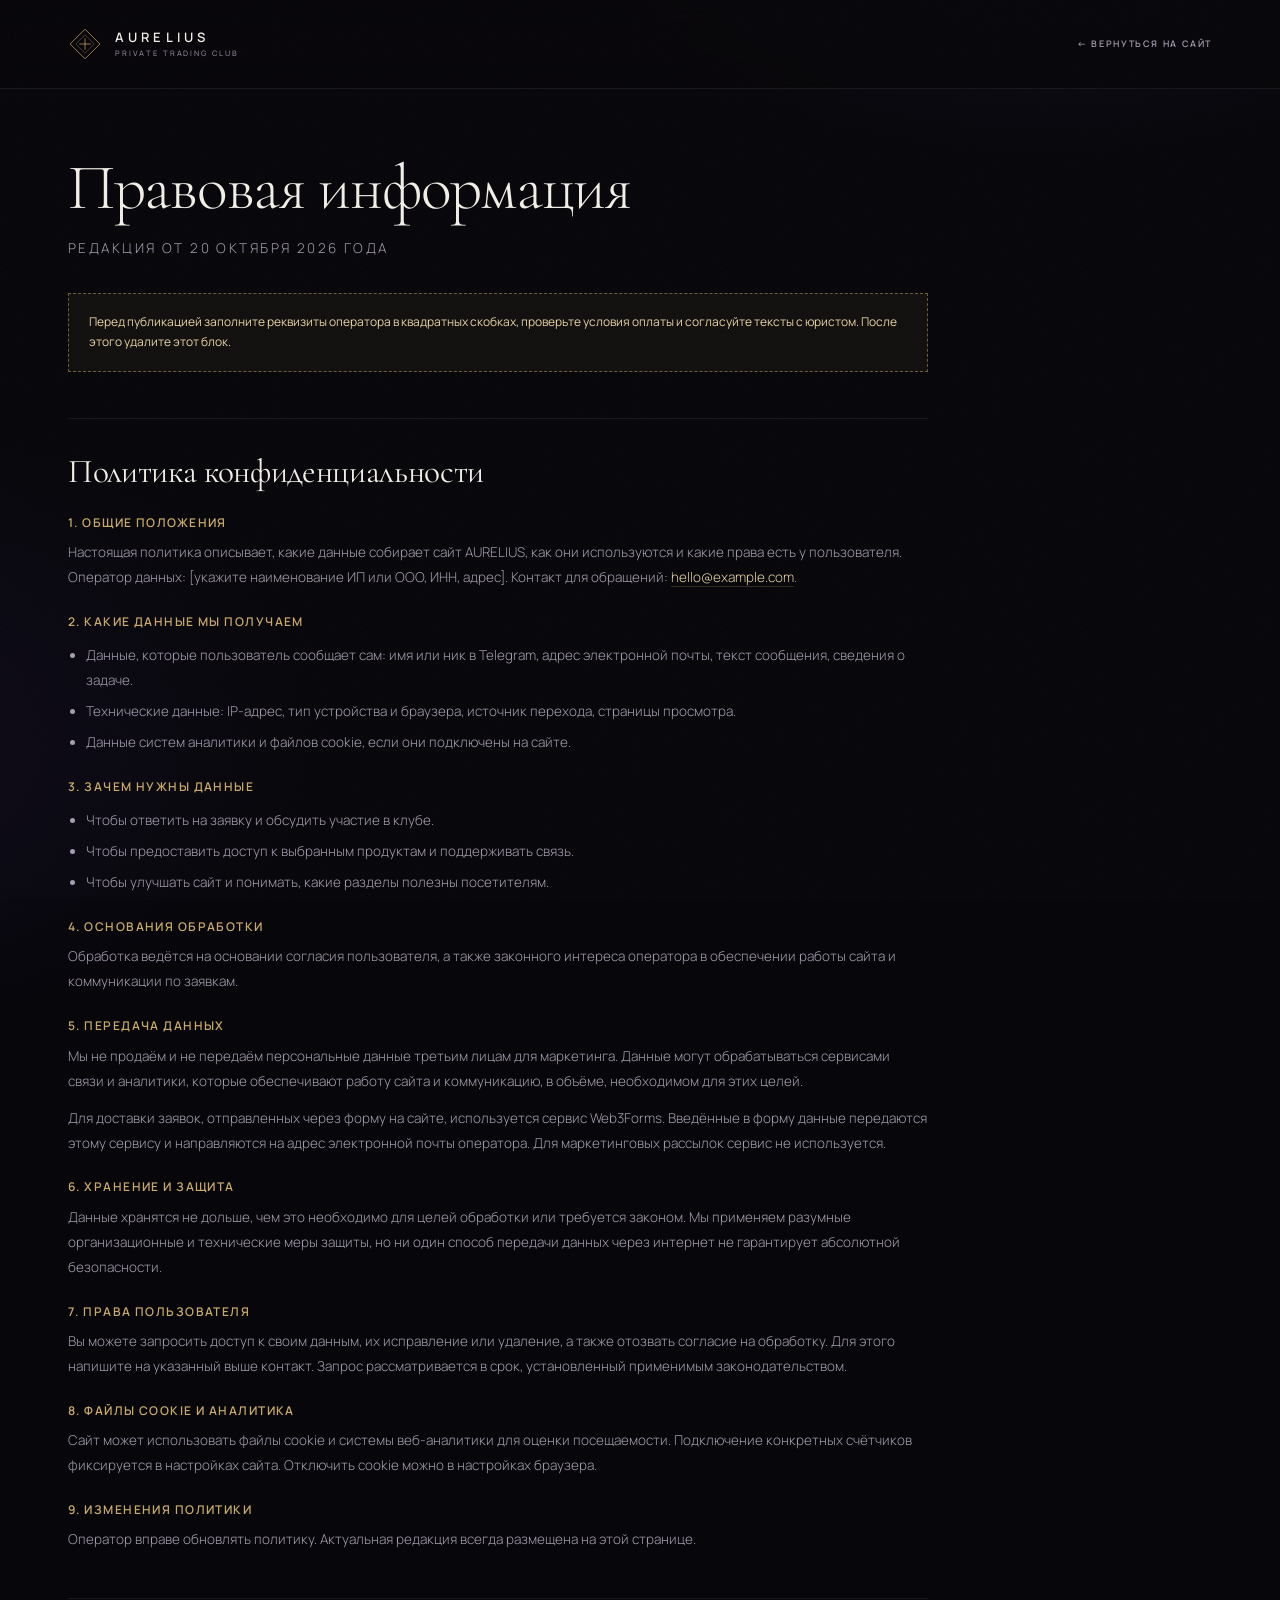
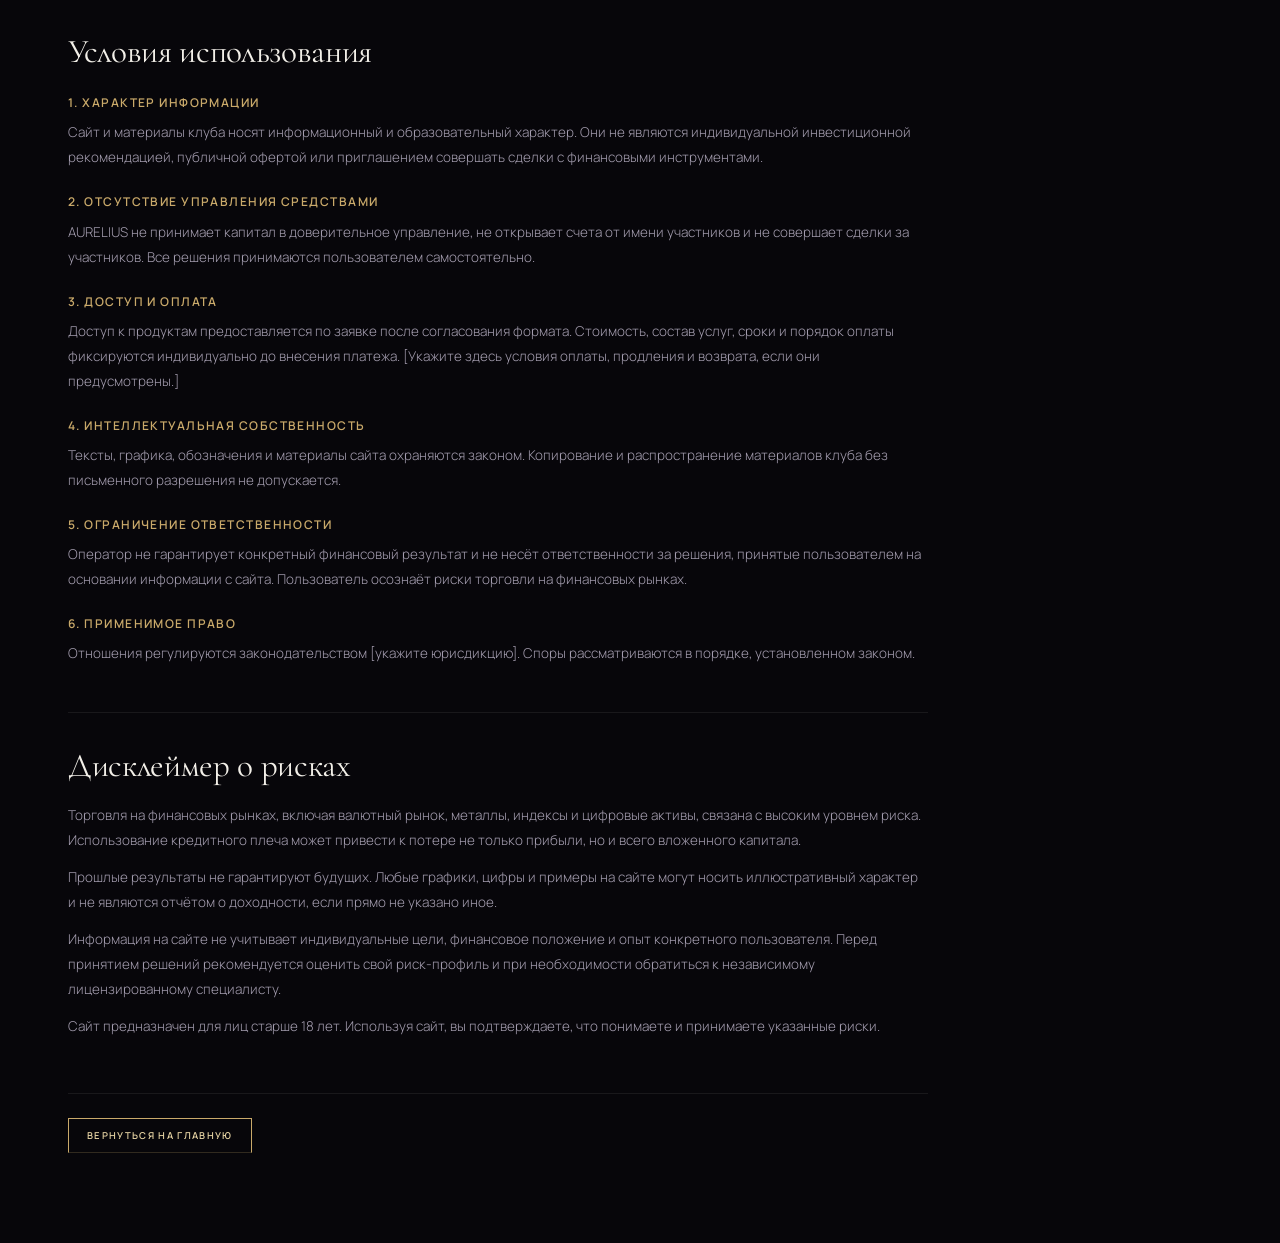
==== commit 95a46461: "Add Web3Forms access request form" ====
--- a/legal.html
+++ b/legal.html
@@ -68,6 +68,7 @@
 
           <h3>5. Передача данных</h3>
           <p>Мы не продаём и не передаём персональные данные третьим лицам для маркетинга. Данные могут обрабатываться сервисами связи и аналитики, которые обеспечивают работу сайта и коммуникацию, в объёме, необходимом для этих целей.</p>
+          <p>Для доставки заявок, отправленных через форму на сайте, используется сервис Web3Forms. Введённые в форму данные передаются этому сервису и направляются на адрес электронной почты оператора. Для маркетинговых рассылок сервис не используется.</p>
 
           <h3>6. Хранение и защита</h3>
           <p>Данные хранятся не дольше, чем это необходимо для целей обработки или требуется законом. Мы применяем разумные организационные и технические меры защиты, но ни один способ передачи данных через интернет не гарантирует абсолютной безопасности.</p>
--- a/css/styles.css
+++ b/css/styles.css
@@ -61,6 +61,10 @@
 svg {
   display: block;
   max-width: 100%;
+}
+
+[hidden] {
+  display: none !important;
 }
 
 a {
@@ -2051,6 +2055,264 @@
   background: rgba(201, 169, 106, 0.14);
 }
 
+/* ---------- Модальное окно заявки ---------- */
+
+.modal {
+  position: fixed;
+  inset: 0;
+  z-index: 300;
+  display: flex;
+  align-items: center;
+  justify-content: center;
+  padding: 24px;
+  opacity: 0;
+  visibility: hidden;
+  transition: opacity 0.35s ease, visibility 0.35s ease;
+}
+
+.modal.is-open {
+  opacity: 1;
+  visibility: visible;
+}
+
+.modal__overlay {
+  position: absolute;
+  inset: 0;
+  background: rgba(4, 3, 7, 0.84);
+  -webkit-backdrop-filter: blur(8px);
+  backdrop-filter: blur(8px);
+}
+
+.modal__dialog {
+  position: relative;
+  z-index: 1;
+  width: 100%;
+  max-width: 540px;
+  max-height: calc(100svh - 48px);
+  overflow-y: auto;
+  padding: clamp(28px, 4vw, 44px);
+  border: 1px solid var(--line);
+  background: linear-gradient(160deg, rgba(27, 21, 40, 0.98), rgba(9, 7, 14, 0.99));
+  box-shadow: 0 40px 120px rgba(0, 0, 0, 0.72);
+  transform: translateY(16px);
+  transition: transform 0.35s ease;
+}
+
+.modal.is-open .modal__dialog {
+  transform: none;
+}
+
+.modal__dialog::before,
+.modal__dialog::after {
+  content: "";
+  position: absolute;
+  width: 16px;
+  height: 16px;
+  border: 1px solid var(--gold);
+  opacity: 0.5;
+  pointer-events: none;
+}
+
+.modal__dialog::before {
+  top: -1px;
+  left: -1px;
+  border-right: 0;
+  border-bottom: 0;
+}
+
+.modal__dialog::after {
+  right: -1px;
+  bottom: -1px;
+  border-top: 0;
+  border-left: 0;
+}
+
+.modal__close {
+  position: absolute;
+  top: 14px;
+  right: 14px;
+  display: grid;
+  place-items: center;
+  width: 36px;
+  height: 36px;
+  padding: 0;
+  border: 1px solid var(--line-soft);
+  background: transparent;
+  color: var(--gold);
+  font-size: 22px;
+  line-height: 1;
+  cursor: pointer;
+  transition: background 0.3s ease, border-color 0.3s ease;
+}
+
+.modal__close:hover {
+  border-color: var(--gold);
+  background: rgba(201, 169, 106, 0.08);
+}
+
+.modal__title {
+  margin: 14px 0 12px;
+  font-family: var(--serif);
+  font-size: clamp(2rem, 4vw, 2.8rem);
+  font-weight: 300;
+  letter-spacing: -0.02em;
+  line-height: 1;
+}
+
+.modal__lead {
+  max-width: 420px;
+  margin-bottom: 26px;
+  color: var(--muted);
+  font-size: 13px;
+  font-weight: 300;
+  line-height: 1.7;
+}
+
+.access-form {
+  display: flex;
+  flex-direction: column;
+  gap: 16px;
+}
+
+.field {
+  display: flex;
+  flex-direction: column;
+  gap: 7px;
+}
+
+.field label {
+  color: var(--gold);
+  font-size: 8.5px;
+  font-weight: 600;
+  letter-spacing: 0.18em;
+  text-transform: uppercase;
+}
+
+.field label span {
+  margin-left: 6px;
+  color: var(--muted-2);
+  font-size: 8px;
+  font-weight: 400;
+  letter-spacing: 0.08em;
+  text-transform: none;
+}
+
+.field input,
+.field textarea {
+  width: 100%;
+  padding: 12px 14px;
+  border: 1px solid var(--line-soft);
+  border-radius: 0;
+  background: rgba(255, 255, 255, 0.025);
+  color: var(--text);
+  font-family: var(--sans);
+  font-size: 13.5px;
+  font-weight: 300;
+  line-height: 1.5;
+  transition: border-color 0.3s ease, background 0.3s ease;
+}
+
+.field input::placeholder,
+.field textarea::placeholder {
+  color: var(--muted-2);
+}
+
+.field input:focus,
+.field textarea:focus {
+  outline: none;
+  border-color: var(--gold);
+  background: rgba(201, 169, 106, 0.04);
+}
+
+.field textarea {
+  min-height: 84px;
+  resize: vertical;
+}
+
+.check {
+  display: flex;
+  align-items: flex-start;
+  gap: 10px;
+  color: var(--muted);
+  font-size: 11px;
+  font-weight: 300;
+  line-height: 1.6;
+  cursor: pointer;
+}
+
+.check input {
+  width: 14px;
+  height: 14px;
+  flex: none;
+  margin-top: 3px;
+  accent-color: var(--gold);
+}
+
+.check a {
+  color: var(--gold-2);
+  text-decoration: none;
+  border-bottom: 1px solid var(--line);
+}
+
+.check a:hover {
+  border-color: var(--gold);
+}
+
+.access-form__submit {
+  width: 100%;
+  margin-top: 4px;
+}
+
+.access-form__status {
+  min-height: 18px;
+  margin: 0;
+  color: var(--muted-2);
+  font-size: 11px;
+  line-height: 1.5;
+}
+
+.access-form__status.is-error {
+  color: #f08a8a;
+}
+
+.access-form__status.is-success {
+  color: var(--gold-2);
+}
+
+.access-form__success {
+  padding: 20px 0 4px;
+  text-align: center;
+}
+
+.access-form__check {
+  display: grid;
+  place-items: center;
+  width: 54px;
+  height: 54px;
+  margin: 0 auto 20px;
+  border: 1px solid var(--line);
+  color: var(--gold);
+  font-family: var(--serif);
+  font-size: 26px;
+}
+
+.access-form__success h3 {
+  margin-bottom: 10px;
+  font-family: var(--serif);
+  font-size: 1.8rem;
+  font-weight: 400;
+  letter-spacing: -0.01em;
+}
+
+.access-form__success p {
+  max-width: 360px;
+  margin: 0 auto 24px;
+  color: var(--muted);
+  font-size: 13px;
+  font-weight: 300;
+  line-height: 1.7;
+}
+
 /* ---------- Анимация появления ---------- */
 
 .reveal {
@@ -2600,6 +2862,24 @@
   .legal-page {
     padding-top: calc(var(--header-h) + 48px);
   }
+
+  .modal {
+    padding: 12px;
+  }
+
+  .modal__dialog {
+    max-height: calc(100svh - 24px);
+    padding: 26px 20px 24px;
+  }
+
+  .modal__close {
+    top: 10px;
+    right: 10px;
+  }
+
+  .modal__lead {
+    margin-bottom: 20px;
+  }
 }
 
 /* ---------- Уважение к настройке «уменьшить движение» ---------- */
